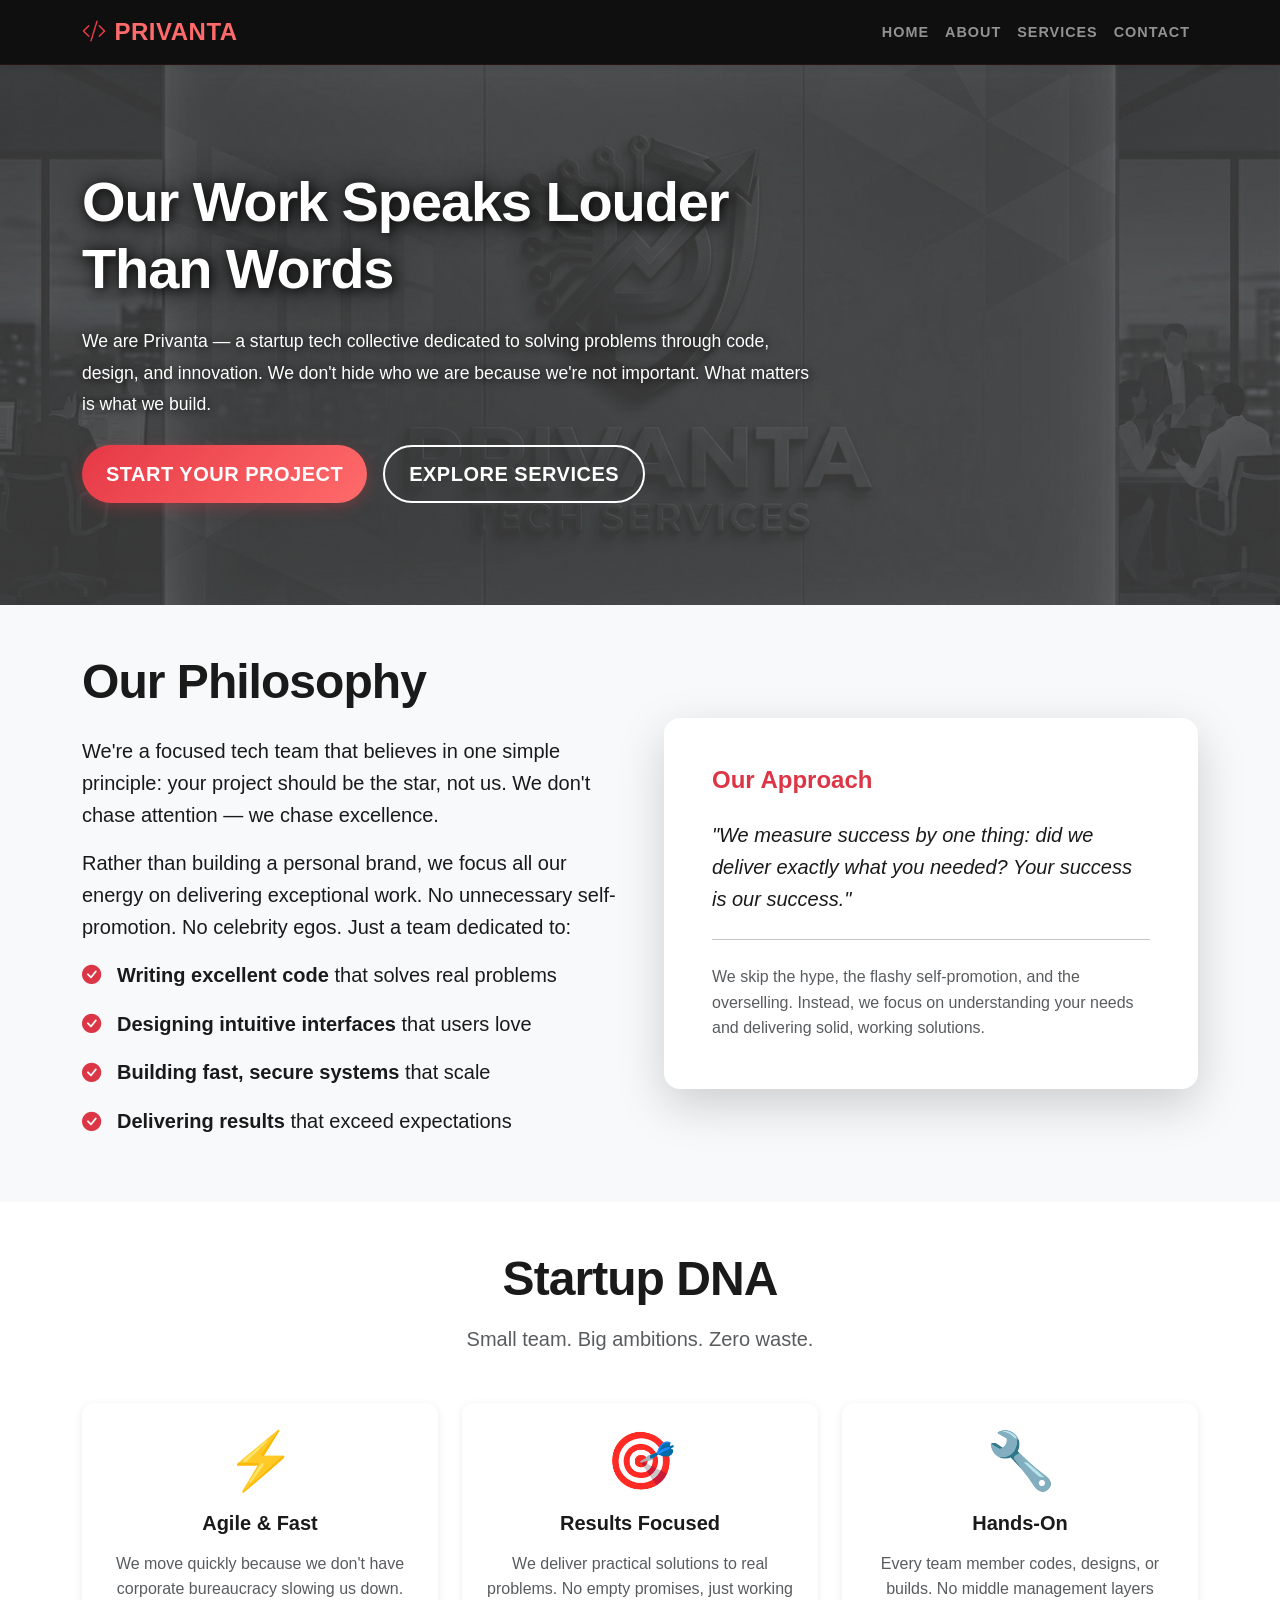
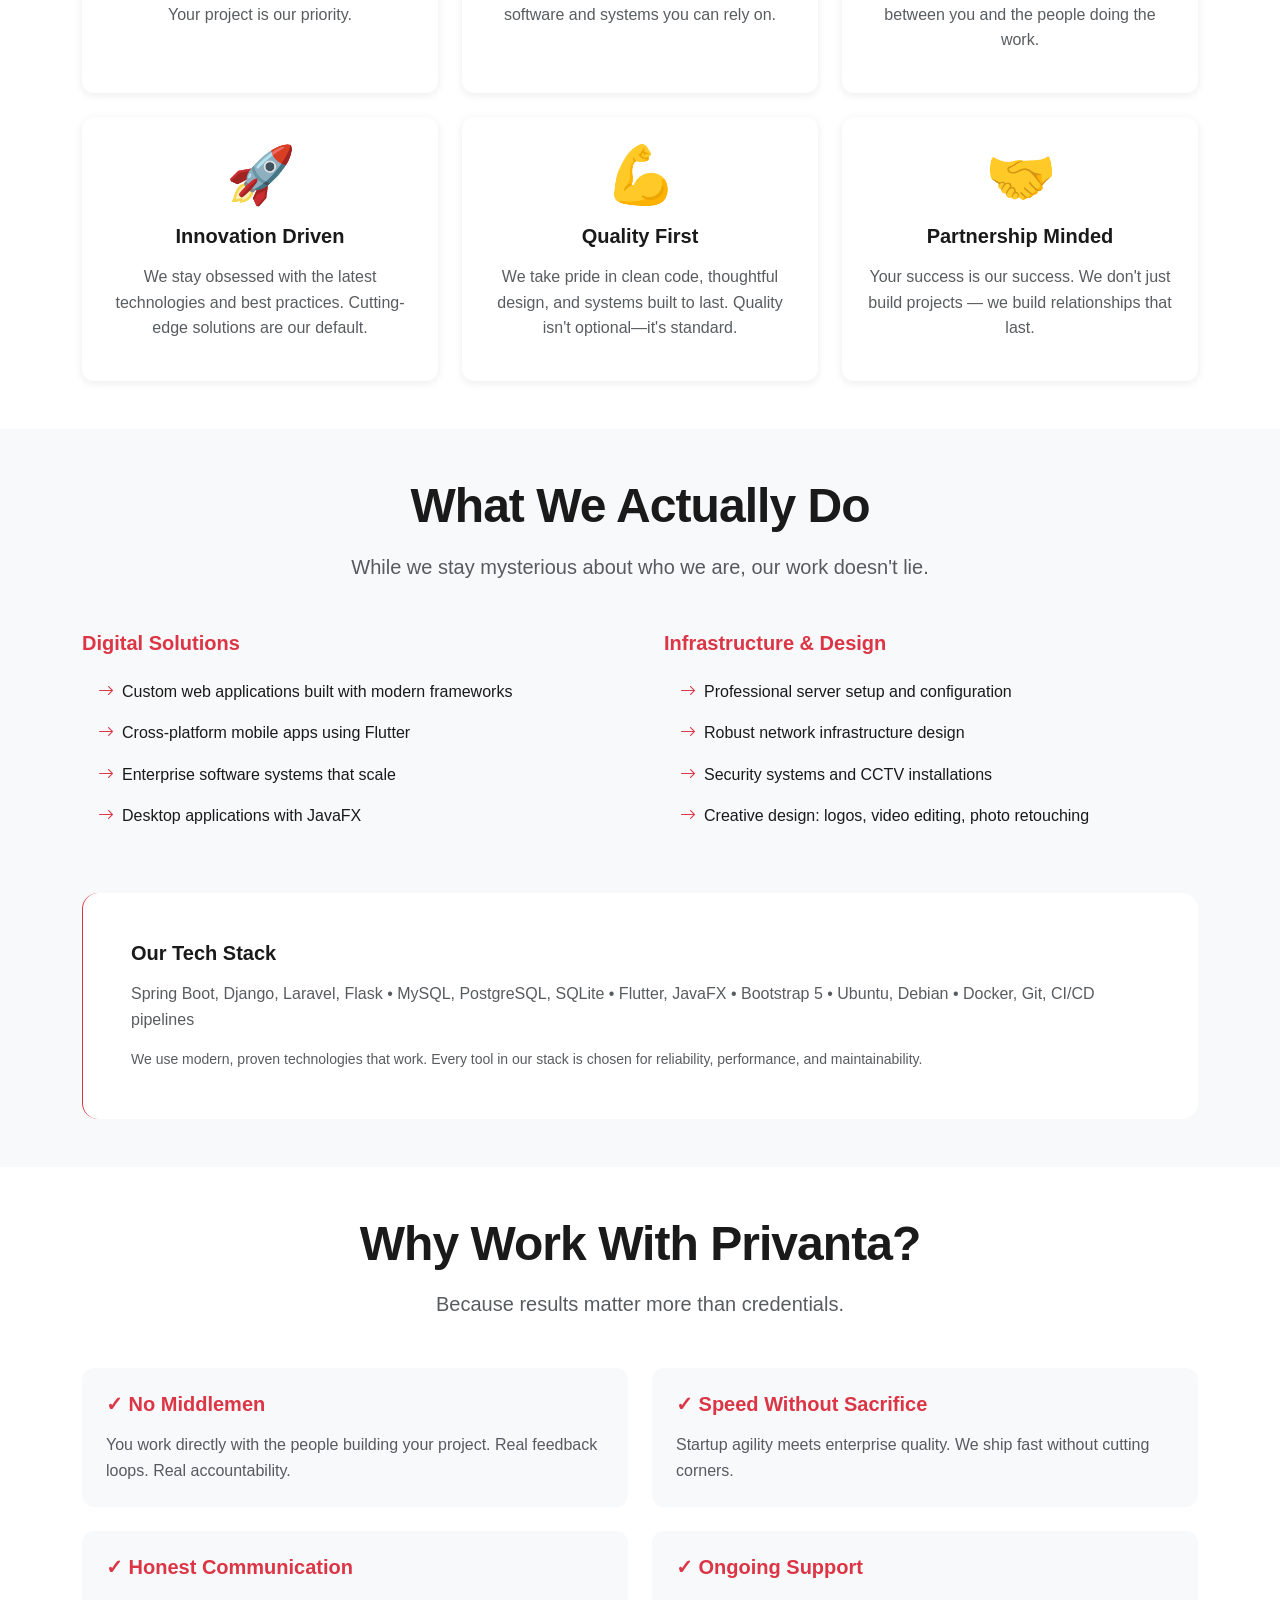
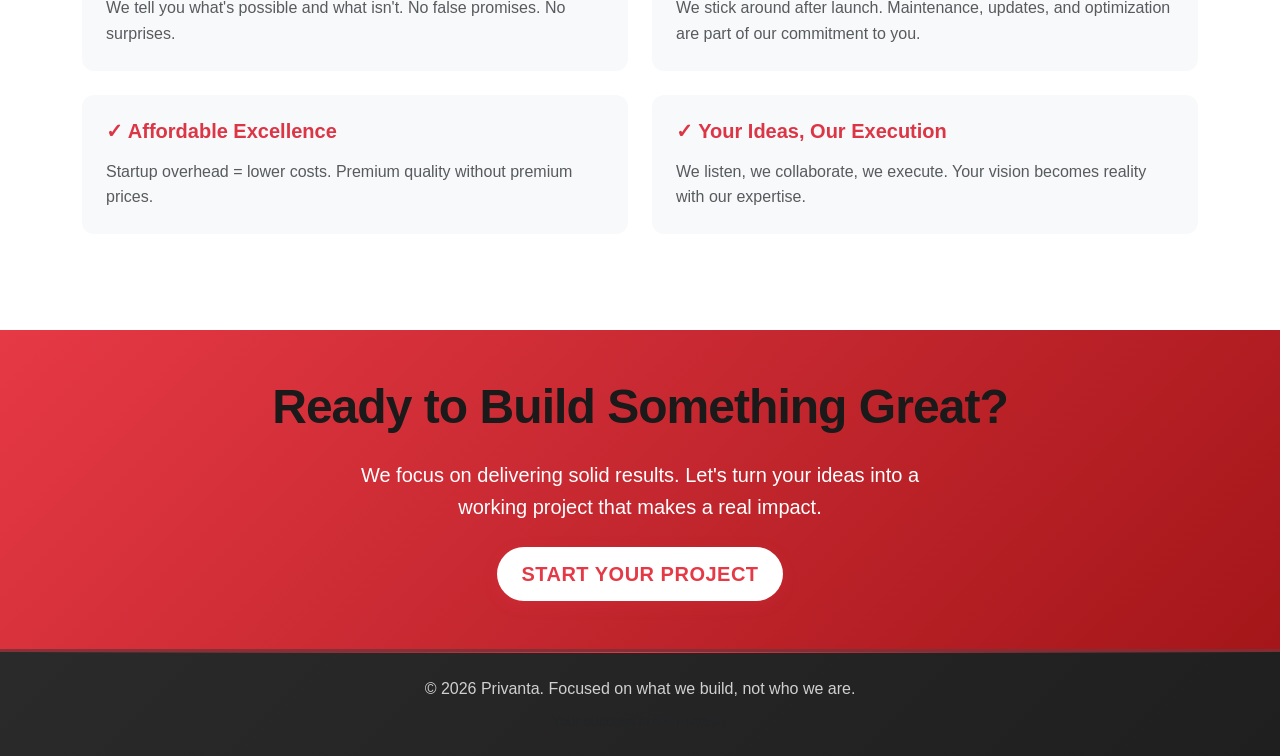
==== about.html @ a0b8b3bc "This is an initial commit" ====
<!DOCTYPE html>
<html lang="en">
<head>
    <meta charset="UTF-8">
    <meta name="viewport" content="width=device-width, initial-scale=1.0">
    <title>About Us - Privanta</title>
    
    <!-- Bootstrap 5 CSS -->
    <link href="https://cdn.jsdelivr.net/npm/bootstrap@5.3.0/dist/css/bootstrap.min.css" rel="stylesheet">
    
    <!-- Bootstrap Icons -->
    <link href="https://cdn.jsdelivr.net/npm/bootstrap-icons@1.11.0/font/bootstrap-icons.css" rel="stylesheet">
    
    <!-- Custom CSS -->
    <link rel="stylesheet" href="css/style.css">
</head>
<body>
    <!-- Navigation -->
    <nav class="navbar navbar-expand-lg navbar-dark bg-dark sticky-top shadow-sm">
        <div class="container">
            <a class="navbar-brand fw-bold" href="index.html">
                <i class="bi bi-code-slash"></i> Privanta
            </a>
            <button class="navbar-toggler" type="button" data-bs-toggle="collapse" data-bs-target="#navbarNav">
                <span class="navbar-toggler-icon"></span>
            </button>
            <div class="collapse navbar-collapse" id="navbarNav">
                <ul class="navbar-nav ms-auto">
                    <li class="nav-item"><a class="nav-link" href="index.html">Home</a></li>
                    <li class="nav-item"><a class="nav-link active" href="about">About</a></li>
                    <li class="nav-item"><a class="nav-link" href="index.html#services">Services</a></li>
                    <li class="nav-item"><a class="nav-link" href="#" onclick="event.preventDefault(); new bootstrap.Modal(document.getElementById('contactModal')).show();">Contact</a></li>
                </ul>
            </div>
        </div>
    </nav>

    <!-- About Hero Section -->
    <section class="about-hero py-5 text-white hero-section bg-gradient" style="min-height: 60vh;">
        <div class="container py-5">
            <div class="row align-items-center">
                <div class="col-lg-8">
                    <h1 class="display-4 fw-bold mb-4 hero-title">Our Work Speaks Louder Than Words</h1>
                    <p class="lead mb-4 hero-subtitle">We are Privanta — a startup tech collective dedicated to solving problems through code, design, and innovation. We don't hide who we are because we're not important. What matters is what we build.</p>
                    <div class="d-flex gap-3" style="position:relative; z-index:2;">
                        <button class="btn btn-primary btn-lg" data-bs-toggle="modal" data-bs-target="#contactModal">Start Your Project</button>
                        <a href="index.html#services" class="btn btn-outline-light btn-lg">Explore Services</a>
                    </div>
                </div>
            </div>
        </div>
    </section>

    <!-- Philosophy Section -->
    <section class="py-5 bg-light">
        <div class="container">
            <div class="row align-items-center g-5">
                <div class="col-lg-6">
                    <h2 class="display-5 fw-bold mb-4">Our Philosophy</h2>
                    <p class="fs-5 mb-3">We're a focused tech team that believes in one simple principle: your project should be the star, not us. We don't chase attention — we chase excellence.</p>
                    <p class="fs-5 mb-3">Rather than building a personal brand, we focus all our energy on delivering exceptional work. No unnecessary self-promotion. No celebrity egos. Just a team dedicated to:</p>
                    <ul class="fs-5 list-unstyled">
                        <li class="mb-3"><i class="bi bi-check-circle-fill text-danger me-3" style="font-size: 1.2rem;"></i><strong>Writing excellent code</strong> that solves real problems</li>
                        <li class="mb-3"><i class="bi bi-check-circle-fill text-danger me-3" style="font-size: 1.2rem;"></i><strong>Designing intuitive interfaces</strong> that users love</li>
                        <li class="mb-3"><i class="bi bi-check-circle-fill text-danger me-3" style="font-size: 1.2rem;"></i><strong>Building fast, secure systems</strong> that scale</li>
                        <li class="mb-3"><i class="bi bi-check-circle-fill text-danger me-3" style="font-size: 1.2rem;"></i><strong>Delivering results</strong> that exceed expectations</li>
                    </ul>
                </div>
                <div class="col-lg-6">
                    <div class="bg-white p-5 rounded-4 shadow-lg">
                        <h4 class="fw-bold mb-4 text-danger">Our Approach</h4>
                        <blockquote class="blockquote">
                            <p class="mb-0 fs-5"><em>"We measure success by one thing: did we deliver exactly what you needed? Your success is our success."</em></p>
                        </blockquote>
                        <hr class="my-4">
                        <p class="text-muted mb-0">We skip the hype, the flashy self-promotion, and the overselling. Instead, we focus on understanding your needs and delivering solid, working solutions.</p>
                    </div>
                </div>
            </div>
        </div>
    </section>

    <!-- Startup Mentality -->
    <section class="py-5">
        <div class="container">
            <div class="text-center mb-5">
                <h2 class="display-5 fw-bold mb-3">Startup DNA</h2>
                <p class="lead text-muted">Small team. Big ambitions. Zero waste.</p>
            </div>

            <div class="row g-4">
                <div class="col-md-6 col-lg-4">
                    <div class="card h-100 border-0 shadow-sm rounded-3 hover-glow" style="cursor: pointer; transition: all 0.3s ease;">
                        <div class="card-body text-center p-4">
                            <div class="display-4 text-danger mb-3">⚡</div>
                            <h5 class="fw-bold mb-3">Agile & Fast</h5>
                            <p class="text-muted">We move quickly because we don't have corporate bureaucracy slowing us down. Your project is our priority.</p>
                        </div>
                    </div>
                </div>

                <div class="col-md-6 col-lg-4">
                    <div class="card h-100 border-0 shadow-sm rounded-3 hover-glow" style="cursor: pointer; transition: all 0.3s ease;">
                        <div class="card-body text-center p-4">
                            <div class="display-4 text-danger mb-3">🎯</div>
                            <h5 class="fw-bold mb-3">Results Focused</h5>
                            <p class="text-muted">We deliver practical solutions to real problems. No empty promises, just working software and systems you can rely on.</p>
                        </div>
                    </div>
                </div>

                <div class="col-md-6 col-lg-4">
                    <div class="card h-100 border-0 shadow-sm rounded-3 hover-glow" style="cursor: pointer; transition: all 0.3s ease;">
                        <div class="card-body text-center p-4">
                            <div class="display-4 text-danger mb-3">🔧</div>
                            <h5 class="fw-bold mb-3">Hands-On</h5>
                            <p class="text-muted">Every team member codes, designs, or builds. No middle management layers between you and the people doing the work.</p>
                        </div>
                    </div>
                </div>

                <div class="col-md-6 col-lg-4">
                    <div class="card h-100 border-0 shadow-sm rounded-3 hover-glow" style="cursor: pointer; transition: all 0.3s ease;">
                        <div class="card-body text-center p-4">
                            <div class="display-4 text-danger mb-3">🚀</div>
                            <h5 class="fw-bold mb-3">Innovation Driven</h5>
                            <p class="text-muted">We stay obsessed with the latest technologies and best practices. Cutting-edge solutions are our default.</p>
                        </div>
                    </div>
                </div>

                <div class="col-md-6 col-lg-4">
                    <div class="card h-100 border-0 shadow-sm rounded-3 hover-glow" style="cursor: pointer; transition: all 0.3s ease;">
                        <div class="card-body text-center p-4">
                            <div class="display-4 text-danger mb-3">💪</div>
                            <h5 class="fw-bold mb-3">Quality First</h5>
                            <p class="text-muted">We take pride in clean code, thoughtful design, and systems built to last. Quality isn't optional—it's standard.</p>
                        </div>
                    </div>
                </div>

                <div class="col-md-6 col-lg-4">
                    <div class="card h-100 border-0 shadow-sm rounded-3 hover-glow" style="cursor: pointer; transition: all 0.3s ease;">
                        <div class="card-body text-center p-4">
                            <div class="display-4 text-danger mb-3">🤝</div>
                            <h5 class="fw-bold mb-3">Partnership Minded</h5>
                            <p class="text-muted">Your success is our success. We don't just build projects — we build relationships that last.</p>
                        </div>
                    </div>
                </div>
            </div>
        </div>
    </section>

    <!-- What We Do Section -->
    <section class="py-5 bg-light">
        <div class="container">
            <div class="text-center mb-5">
                <h2 class="display-5 fw-bold mb-3">What We Actually Do</h2>
                <p class="lead text-muted">While we stay mysterious about who we are, our work doesn't lie.</p>
            </div>

            <div class="row g-5">
                <div class="col-lg-6">
                    <h5 class="fw-bold mb-4 text-danger">Digital Solutions</h5>
                    <ul class="list-unstyled">
                        <li class="mb-3 ps-3"><i class="bi bi-arrow-right text-danger me-2"></i>Custom web applications built with modern frameworks</li>
                        <li class="mb-3 ps-3"><i class="bi bi-arrow-right text-danger me-2"></i>Cross-platform mobile apps using Flutter</li>
                        <li class="mb-3 ps-3"><i class="bi bi-arrow-right text-danger me-2"></i>Enterprise software systems that scale</li>
                        <li class="mb-3 ps-3"><i class="bi bi-arrow-right text-danger me-2"></i>Desktop applications with JavaFX</li>
                    </ul>
                </div>
                <div class="col-lg-6">
                    <h5 class="fw-bold mb-4 text-danger">Infrastructure & Design</h5>
                    <ul class="list-unstyled">
                        <li class="mb-3 ps-3"><i class="bi bi-arrow-right text-danger me-2"></i>Professional server setup and configuration</li>
                        <li class="mb-3 ps-3"><i class="bi bi-arrow-right text-danger me-2"></i>Robust network infrastructure design</li>
                        <li class="mb-3 ps-3"><i class="bi bi-arrow-right text-danger me-2"></i>Security systems and CCTV installations</li>
                        <li class="mb-3 ps-3"><i class="bi bi-arrow-right text-danger me-2"></i>Creative design: logos, video editing, photo retouching</li>
                    </ul>
                </div>
            </div>

            <div class="mt-5 p-5 bg-white rounded-4 border-start border-danger" style="border-width: 5px;">
                <h5 class="fw-bold mb-3">Our Tech Stack</h5>
                <p class="text-muted mb-3">Spring Boot, Django, Laravel, Flask • MySQL, PostgreSQL, SQLite • Flutter, JavaFX • Bootstrap 5 • Ubuntu, Debian • Docker, Git, CI/CD pipelines</p>
                <p class="text-muted small mb-0">We use modern, proven technologies that work. Every tool in our stack is chosen for reliability, performance, and maintainability.</p>
            </div>
        </div>
    </section>

    <!-- Why Choose Us -->
    <section class="py-5">
        <div class="container">
            <div class="text-center mb-5">
                <h2 class="display-5 fw-bold mb-3">Why Work With Privanta?</h2>
                <p class="lead text-muted">Because results matter more than credentials.</p>
            </div>

            <div class="row g-4 mb-5">
                <div class="col-md-6">
                    <div class="p-4 bg-light rounded-3">
                        <h5 class="fw-bold mb-3 text-danger">✓ No Middlemen</h5>
                        <p class="text-muted mb-0">You work directly with the people building your project. Real feedback loops. Real accountability.</p>
                    </div>
                </div>
                <div class="col-md-6">
                    <div class="p-4 bg-light rounded-3">
                        <h5 class="fw-bold mb-3 text-danger">✓ Speed Without Sacrifice</h5>
                        <p class="text-muted mb-0">Startup agility meets enterprise quality. We ship fast without cutting corners.</p>
                    </div>
                </div>
                <div class="col-md-6">
                    <div class="p-4 bg-light rounded-3">
                        <h5 class="fw-bold mb-3 text-danger">✓ Honest Communication</h5>
                        <p class="text-muted mb-0">We tell you what's possible and what isn't. No false promises. No surprises.</p>
                    </div>
                </div>
                <div class="col-md-6">
                    <div class="p-4 bg-light rounded-3">
                        <h5 class="fw-bold mb-3 text-danger">✓ Ongoing Support</h5>
                        <p class="text-muted mb-0">We stick around after launch. Maintenance, updates, and optimization are part of our commitment to you.</p>
                    </div>
                </div>
                <div class="col-md-6">
                    <div class="p-4 bg-light rounded-3">
                        <h5 class="fw-bold mb-3 text-danger">✓ Affordable Excellence</h5>
                        <p class="text-muted mb-0">Startup overhead = lower costs. Premium quality without premium prices.</p>
                    </div>
                </div>
                <div class="col-md-6">
                    <div class="p-4 bg-light rounded-3">
                        <h5 class="fw-bold mb-3 text-danger">✓ Your Ideas, Our Execution</h5>
                        <p class="text-muted mb-0">We listen, we collaborate, we execute. Your vision becomes reality with our expertise.</p>
                    </div>
                </div>
            </div>
        </div>
    </section>

    <!-- CTA Section -->
    <section class="py-5 text-white" style="background: linear-gradient(135deg, #e63946, #a41619);">
        <div class="container text-center">
            <h2 class="display-5 fw-bold mb-4">Ready to Build Something Great?</h2>
            <p class="lead mb-4 mx-auto" style="max-width: 600px;">We focus on delivering solid results. Let's turn your ideas into a working project that makes a real impact.</p>
            <button class="btn btn-light btn-lg fw-bold" data-bs-toggle="modal" data-bs-target="#contactModal">Start Your Project</button>
        </div>
    </section>

    <!-- Footer -->
    <footer class="bg-dark text-white py-4 text-center">
        <div class="container">
            <p class="mb-2">© 2026 Privanta. Focused on what we build, not who we are.</p>
            <p class="text-muted small mb-0">Your success is our mission.</p>
        </div>
    </footer>

    <!-- Tech Details Modal -->
    <div class="modal fade" id="techModal" tabindex="-1">
        <div class="modal-dialog modal-dialog-centered modal-lg">
            <div class="modal-content">
                <div class="modal-header bg-primary text-white">
                    <h5 class="modal-title" id="techModalTitle">Technology Details</h5>
                    <button type="button" class="btn-close btn-close-white" data-bs-dismiss="modal"></button>
                </div>
                <div class="modal-body">
                    <div id="techDescription"></div>
                </div>
            </div>
        </div>
    </div>

    <!-- Service Details Modal -->
    <div class="modal fade" id="serviceModal" tabindex="-1">
        <div class="modal-dialog modal-dialog-centered modal-lg">
            <div class="modal-content">
                <div class="modal-header bg-primary text-white">
                    <h5 class="modal-title" id="serviceModalTitle">Service Details</h5>
                    <button type="button" class="btn-close btn-close-white" data-bs-dismiss="modal"></button>
                </div>
                <div class="modal-body">
                    <div id="serviceDescription"></div>
                </div>
            </div>
        </div>
    </div>

    <!-- Contact Modal -->
    <div class="modal fade" id="contactModal" tabindex="-1">
        <div class="modal-dialog modal-dialog-centered">
            <div class="modal-content">
                <div class="modal-header bg-primary text-white">
                    <h5 class="modal-title">Get In Touch</h5>
                    <button type="button" class="btn-close btn-close-white" data-bs-dismiss="modal"></button>
                </div>
                <div class="modal-body p-4">
                    <form id="contactForm">
                        <div class="mb-3">
                            <label for="name" class="form-label">Full Name</label>
                            <input type="text" class="form-control" id="name" required>
                        </div>
                        <div class="mb-3">
                            <label for="email" class="form-label">Email Address</label>
                            <input type="email" class="form-control" id="email" required>
                        </div>
                        <div class="mb-3">
                            <label for="service" class="form-label">Service Interest</label>
                            <select class="form-select" id="service" required>
                                <option selected disabled>Select a service</option>
                                <option>Software Services</option>
                                <option>Video Editing</option>
                                <option>Photo Editing</option>
                                <option>Logo Design</option>
                                <option>Tarp and Banners Custom Design</option>
                                <option>CCTV Installations</option>
                                <option>Server Setup</option>
                            </select>
                        </div>
                        <div class="mb-3">
                            <label for="message" class="form-label">Message</label>
                            <textarea class="form-control" id="message" rows="4" required></textarea>
                        </div>
                        <button type="submit" class="btn btn-primary w-100">Send Message</button>
                    </form>
                </div>
            </div>
        </div>
    </div>

    <!-- Bootstrap 5 JS -->
    <script src="https://cdn.jsdelivr.net/npm/bootstrap@5.3.0/dist/js/bootstrap.bundle.min.js"></script>
    
    <!-- Custom JS -->
    <script src="js/script.js"></script>
</body>
</html>
---- css/style.css ----
/* ============================================
   CUSTOM STYLES FOR PRIVANTA
   ============================================ */

:root {
    --primary-color: #e63946;
    --secondary-color: #ff6b6b;
    --accent-color: #a4161a;
    --dark-bg: #0f0f0f;
    --light-bg: #f8f9fa;
    --text-dark: #1a1a1a;
    --text-muted: #6c757d;
    --border-color: #e9ecef;
    --gradient-light: #ff8c8c;
    --red-glow: rgba(230, 57, 70, 0.3);
}

/* ============================================
   GENERAL STYLES
   ============================================ */

* {
    margin: 0;
    padding: 0;
    box-sizing: border-box;
}

body {
    font-family: 'Segoe UI', Tahoma, Geneva, Verdana, sans-serif;
    color: var(--text-dark);
    line-height: 1.6;
    overflow-x: hidden;
}

html {
    scroll-behavior: smooth;
}

/* ============================================
   TYPOGRAPHY
   ============================================ */

h1, h2, h3, h4, h5, h6 {
    font-weight: 600;
    color: var(--text-dark);
}

.display-4, .display-5 {
    letter-spacing: -0.02em;
}

/* ============================================
   GRADIENT BACKGROUND
   ============================================ */

.bg-gradient {
    background: linear-gradient(135deg, #e63946 0%, #ff6b6b 50%, #a4161a 100%);
    position: relative;
    overflow: hidden;
}



@keyframes moveBackground {
    0% {
        transform: translate(0, 0);
    }
    100% {
        transform: translate(50px, 50px);
    }
}

/* ============================================
   NAVIGATION
   ============================================ */

.navbar {
    background-color: var(--dark-bg) !important;
    box-shadow: 0 4px 20px rgba(230, 57, 70, 0.2);
    backdrop-filter: blur(10px);
    border-bottom: 1px solid rgba(230, 57, 70, 0.1);
}

.navbar-brand {
    font-size: 1.5rem;
    letter-spacing: 0.5px;
    color: var(--secondary-color) !important;
    font-weight: 800;
    text-transform: uppercase;
    animation: brandPulse 2s ease-in-out infinite;
    display: flex;
    align-items: center;
}

.navbar-logo {
    height: 50px;
    width: auto;
    filter: drop-shadow(0 0 8px rgba(230, 57, 70, 0.6));
    animation: logoPulse 2s ease-in-out infinite;
    transition: all 0.3s ease;
}

.navbar-brand:hover .navbar-logo {
    filter: drop-shadow(0 0 15px rgba(255, 107, 107, 0.8)) brightness(1.1);
}

@keyframes logoPulse {
    0%, 100% {
        filter: drop-shadow(0 0 8px rgba(230, 57, 70, 0.6));
    }
    50% {
        filter: drop-shadow(0 0 15px rgba(255, 107, 107, 0.8));
    }
}

@keyframes brandPulse {
    0%, 100% {
        text-shadow: 0 0 10px rgba(230, 57, 70, 0.5);
    }
    50% {
        text-shadow: 0 0 20px rgba(255, 107, 107, 0.8);
    }
}

.navbar-brand i {
    margin-right: 0.5rem;
    color: var(--primary-color);
    animation: spin 3s linear infinite;
}

@keyframes spin {
    0% {
        transform: rotate(0deg);
    }
    100% {
        transform: rotate(360deg);
    }
}

.nav-link {
    transition: all 0.3s ease;
    position: relative;
    font-weight: 600;
    text-transform: uppercase;
    font-size: 0.9rem;
    letter-spacing: 1px;
}

.nav-link:hover {
    color: var(--secondary-color) !important;
    text-shadow: 0 0 10px rgba(255, 107, 107, 0.6);
}

.nav-link::after {
    content: '';
    position: absolute;
    bottom: 0;
    left: 0;
    width: 0;
    height: 3px;
    background: linear-gradient(90deg, var(--primary-color), var(--secondary-color));
    transition: width 0.4s cubic-bezier(0.34, 1.56, 0.64, 1);
    box-shadow: 0 0 8px var(--primary-color);
}

.nav-link:hover::after {
    width: 100%;
}

/* ============================================
   HERO SECTION
   ============================================ */

.hero-section {
    background: linear-gradient(135deg, rgba(230, 57, 70, 0.6) 0%, rgba(255, 107, 107, 0.6) 50%, rgba(164, 22, 26, 0.7) 100%);
    background-size: cover;
    background-position: center;
    color: white;
    position: relative;
    overflow: hidden;
    min-height: 700px;
    display: flex;
    align-items: center;
}

/* Text color variations for different carousel images */
.hero-section {
    color: #ffffff;
}

.hero-section::before {
    content: '';
    position: absolute;
    top: 0;
    left: 0;
    right: 0;
    bottom: 0;
    background-size: contain;
    background-position: center;
    background-repeat: no-repeat;
    background-attachment: fixed;
    opacity: 0.5;
    z-index: 0;
    transition: background-image 0.8s ease-in-out;
    pointer-events: none;
}

.hero-section::after {
    content: '';
    position: absolute;
    top: 0;
    left: 0;
    right: 0;
    bottom: 0;
    background: rgba(0, 0, 0, 0.45);
    z-index: 0;
    pointer-events: none;
}

/* Mobile Responsive Styles */
@media (max-width: 992px) {
    .hero-icons-container {
        height: 300px;
    }

    .hero-icon-circle {
        width: 100px;
        height: 100px;
        font-size: 2.5rem;
    }

    .hero-center-icon {
        width: 85px;
        height: 85px;
        font-size: 2.2rem;
    }
}

@media (max-width: 768px) {
    .hero-section {
        min-height: 560px;
    }

    .hero-section::before {
        background-attachment: scroll;
        background-size: contain;
        background-position: center;
        opacity: 0.4;
    }

    .hero-title {
        font-size: 2rem;
    }

    .hero-subtitle {
        font-size: 0.95rem;
    }

    /* Hide animations on tablet */
    .hero-icons-container {
        height: 280px;
        opacity: 0.7;
    }

    .hero-icon-circle {
        width: 80px;
        height: 80px;
        font-size: 2rem;
        animation: none !important;
    }

    .hero-icon-circle:hover {
        transform: scale(1) !important;
    }

    .hero-center-icon {
        width: 65px;
        height: 65px;
        font-size: 1.6rem;
        animation: pulse-center-mobile 2s ease-in-out infinite !important;
    }

    @keyframes pulse-center-mobile {
        0%, 100% {
            box-shadow: 0 0 20px rgba(230, 57, 70, 0.4);
        }
        50% {
            box-shadow: 0 0 30px rgba(230, 57, 70, 0.6);
        }
    }
}

@media (max-width: 576px) {
    .hero-section {
        min-height: 480px;
        padding: 1.5rem 0;
    }

    .hero-section::before {
        background-size: contain;
        background-position: center;
        opacity: 0.3;
    }

    .hero-title {
        font-size: 1.4rem;
        margin-bottom: 1.5rem;
    }

    .hero-subtitle {
        font-size: 0.8rem;
        margin-bottom: 1rem;
        line-height: 1.5;
    }

    .hero-features {
        margin-bottom: 1.5rem;
    }

    .hero-features .d-flex {
        margin-bottom: 0.8rem;
    }

    .hero-features .bi-check-circle-fill {
        font-size: 1.2rem;
        margin-right: 0.8rem;
    }

    .hero-features span {
        font-size: 0.85rem;
    }

    /* Minimize/Hide icons on mobile */
    .hero-icons-container {
        height: 150px;
        opacity: 0.4;
        margin-top: 2rem;
    }

    .hero-icon-circle {
        width: 50px;
        height: 50px;
        font-size: 1.2rem;
        animation: none !important;
        border-width: 1px;
    }

    .hero-icon-circle:hover {
        transform: none !important;
        background: rgba(255, 255, 255, 0.1);
    }

    .hero-center-icon {
        width: 45px;
        height: 45px;
        font-size: 1rem;
        animation: pulse-center-mobile 2s ease-in-out infinite !important;
        box-shadow: 0 0 15px rgba(230, 57, 70, 0.3);
    }

    .btn {
        font-size: 0.85rem;
        padding: 0.5rem 1rem;
    }

    .btn-lg {
        padding: 0.6rem 1.2rem;
    }
}

.carousel-indicators {
    position: relative;
    margin-top: 1rem;
    margin-bottom: 0;
}

.carousel-indicators [data-bs-target] {
    background-color: rgba(230, 57, 70, 0.5);
    border-radius: 50%;
    width: 10px;
    height: 10px;
}

.carousel-indicators [data-bs-target].active {
    background-color: var(--primary-color);
}

.carousel-container {
    width: 100%;
    margin: 0 auto;
    display: block;
}

#heroCarousel {
    display: flex;
    justify-content: center;
}

#heroCarousel .carousel-inner {
    border-radius: 1rem;
    box-shadow: 0 8px 32px rgba(230, 57, 70, 0.3);
    background: rgba(0, 0, 0, 0.15);
    padding: 0.5rem;
    width: fit-content;
    margin: 0 auto;
}

#heroCarousel .carousel-item {
    display: flex;
    align-items: center;
    justify-content: center;
}

.carousel-img {
    width: 400px;
    height: 218px;
    object-fit: contain;
    border-radius: 0.75rem;
    filter: drop-shadow(0 0 20px rgba(230, 57, 70, 0.3));
    transition: filter 0.3s ease, transform 0.5s ease;
}

@media (max-width: 992px) {
    .carousel-img {
        width: 320px;
        height: 174px;
    }
}

@media (max-width: 576px) {
    .carousel-img {
        width: 260px;
        height: 142px;
    }
}

.carousel-img:hover {
    filter: drop-shadow(0 0 40px rgba(255, 107, 107, 0.8)) brightness(1.1);
    transform: scale(1.02);
}

.carousel-item.active .carousel-img {
    animation: fadeInScale 0.5s ease-in-out;
}

@keyframes fadeInScale {
    0% {
        opacity: 0;
        transform: scale(0.95);
    }
    100% {
        opacity: 1;
        transform: scale(1);
    }
}

.carousel-img:hover {
    filter: drop-shadow(0 0 40px rgba(255, 107, 107, 0.8)) brightness(1.1);
    transform: scale(1.05);
}

.carousel-inner-custom {
    background: rgba(0, 0, 0, 0.1);
    border-radius: 1rem;
    padding: 1.5rem;
    box-shadow: 0 8px 32px rgba(230, 57, 70, 0.2);
}

.hero-section > .container {
    position: relative;
    z-index: 1;
}

@keyframes floatBg {
    0%, 100% {
        transform: translateY(0) scale(1);
    }
    50% {
        transform: translateY(-30px) scale(1.1);
    }
}

@keyframes carouselFade {
    0% {
        opacity: 1;
    }
    to {
        opacity: 0.8;
    }
}

.hero-image {
    animation: float 3s ease-in-out infinite, glow 2s ease-in-out infinite;
    position: relative;
    z-index: 2;
    height: 100%;
}

.hero-logo-image {
    max-width: 100%;
    height: auto;
    max-height: 500px;
    animation: float 3s ease-in-out infinite, glow 2s ease-in-out infinite;
    filter: drop-shadow(0 0 20px rgba(230, 57, 70, 0.4));
    transition: all 0.3s ease;
}

.hero-logo-image:hover {
    filter: drop-shadow(0 0 40px rgba(255, 107, 107, 0.8)) brightness(1.1);
}

@keyframes float {
    0%, 100% {
        transform: translateY(0px);
    }
    50% {
        transform: translateY(-30px);
    }
}

@keyframes glow {
    0%, 100% {
        filter: drop-shadow(0 0 10px rgba(230, 57, 70, 0.5));
    }
    50% {
        filter: drop-shadow(0 0 30px rgba(255, 107, 107, 0.8));
    }
}

.hero-section h1 {
    animation: slideInLeft 0.8s ease-out;
    position: relative;
    z-index: 2;
}

@keyframes slideInLeft {
    from {
        opacity: 0;
        transform: translateX(-50px);
    }
    to {
        opacity: 1;
        transform: translateX(0);
    }
}

.hero-section .lead {
    font-size: 1.1rem;
    margin-bottom: 2rem;
    animation: slideInLeft 0.8s ease-out 0.2s both;
    position: relative;
    z-index: 2;
}

.hero-section .d-flex {
    animation: slideInLeft 0.8s ease-out 0.4s both;
    position: relative;
    z-index: 2;
}

/* ============================================
   HERO SECTION - ENHANCED ELEMENTS
   ============================================ */

.hero-badge {
    animation: slideInLeft 0.8s ease-out;
    position: relative;
    z-index: 2;
}

.hero-badge .badge {
    font-size: 1rem;
    box-shadow: 0 4px 15px rgba(230, 57, 70, 0.3);
    background: linear-gradient(135deg, #ffffff 0%, #f0f0f0 100%) !important;
    color: #e63946 !important;
    font-weight: 700 !important;
}

.hero-title {
    color: #ffffff;
    animation: slideInLeft 0.8s ease-out 0.1s both;
    font-size: 3.5rem;
    letter-spacing: -0.02em;
    text-shadow: 2px 2px 12px rgba(0, 0, 0, 0.9), 0 0 30px rgba(0, 0, 0, 0.7);
    position: relative;
    z-index: 2;
}

.hero-subtitle {
    animation: slideInLeft 0.8s ease-out 0.2s both;
    font-size: 1.15rem;
    line-height: 1.8;
    color: #ffffff;
    text-shadow: 1px 1px 8px rgba(0, 0, 0, 0.9);
    position: relative;
    z-index: 2;
}

.hero-features {
    animation: slideInLeft 0.8s ease-out 0.3s both;
    position: relative;
    z-index: 2;
}

.hero-features .bi-check-circle-fill {
    animation: pulse 2s ease-in-out infinite;
    color: #4caf50 !important;
    filter: drop-shadow(0 0 8px rgba(76, 175, 80, 0.5));
}

@keyframes pulseCheck {
    0%, 100% {
        filter: drop-shadow(0 0 5px rgba(76, 175, 80, 0.4));
    }
    50% {
        filter: drop-shadow(0 0 15px rgba(76, 175, 80, 0.8));
    }
}

.hero-features span {
    font-weight: 500;
    letter-spacing: 0.3px;
    color: #ffffff;
    text-shadow: 1px 1px 6px rgba(0, 0, 0, 0.9);
}

/* Hero Icons Container */
.hero-icons-container {
    position: relative;
    width: 100%;
    height: 400px;
    display: flex;
    align-items: center;
    justify-content: center;
    z-index: 2;
}

.hero-icon-circle {
    position: absolute;
    width: 120px;
    height: 120px;
    border-radius: 50%;
    background: rgba(255, 255, 255, 0.1);
    backdrop-filter: blur(10px);
    display: flex;
    align-items: center;
    justify-content: center;
    border: 2px solid rgba(255, 255, 255, 0.2);
    font-size: 3rem;
    color: #ffffff;
    box-shadow: 0 8px 32px rgba(230, 57, 70, 0.2);
    transition: all 0.4s ease;
    z-index: 2;
}

.hero-icon-circle:hover {
    background: rgba(255, 255, 255, 0.2);
    border-color: rgba(255, 255, 255, 0.4);
    transform: scale(1.1);
    box-shadow: 0 12px 40px rgba(230, 57, 70, 0.4);
}

.icon-1 {
    top: 20px;
    left: 50%;
    transform: translateX(-50%);
    animation: float-orbit-1 8s infinite ease-in-out;
}

.icon-2 {
    top: 50%;
    right: 30px;
    transform: translateY(-50%);
    animation: float-orbit-2 8s infinite ease-in-out;
}

.icon-3 {
    bottom: 20px;
    left: 50%;
    transform: translateX(-50%);
    animation: float-orbit-3 8s infinite ease-in-out;
}

.icon-4 {
    top: 50%;
    left: 30px;
    transform: translateY(-50%);
    animation: float-orbit-4 8s infinite ease-in-out;
}

.hero-center-icon {
    position: absolute;
    width: 100px;
    height: 100px;
    border-radius: 50%;
    background: linear-gradient(135deg, #e63946, #ff6b6b);
    display: flex;
    align-items: center;
    justify-content: center;
    font-size: 2.5rem;
    color: #ffffff;
    box-shadow: 0 0 40px rgba(230, 57, 70, 0.6);
    animation: pulse-center 2s ease-in-out infinite;
    z-index: 1;
}

@keyframes float-orbit-1 {
    0%, 100% {
        transform: translateX(-50%) translateY(0px);
    }
    25% {
        transform: translateX(-50%) translateY(-30px);
    }
    50% {
        transform: translateX(-50%) translateY(-50px);
    }
    75% {
        transform: translateX(-50%) translateY(-30px);
    }
}

@keyframes float-orbit-2 {
    0%, 100% {
        transform: translateY(-50%) translateX(0px);
    }
    25% {
        transform: translateY(-50%) translateX(-30px);
    }
    50% {
        transform: translateY(-50%) translateX(-50px);
    }
    75% {
        transform: translateY(-50%) translateX(-30px);
    }
}

@keyframes float-orbit-3 {
    0%, 100% {
        transform: translateX(-50%) translateY(0px);
    }
    25% {
        transform: translateX(-50%) translateY(30px);
    }
    50% {
        transform: translateX(-50%) translateY(50px);
    }
    75% {
        transform: translateX(-50%) translateY(30px);
    }
}

@keyframes float-orbit-4 {
    0%, 100% {
        transform: translateY(-50%) translateX(0px);
    }
    25% {
        transform: translateY(-50%) translateX(30px);
    }
    50% {
        transform: translateY(-50%) translateX(50px);
    }
    75% {
        transform: translateY(-50%) translateX(30px);
    }
}

@keyframes pulse-center {
    0%, 100% {
        box-shadow: 0 0 40px rgba(230, 57, 70, 0.6), 0 0 80px rgba(230, 57, 70, 0.3);
        transform: scale(1);
    }
    50% {
        box-shadow: 0 0 60px rgba(230, 57, 70, 0.8), 0 0 100px rgba(230, 57, 70, 0.5);
        transform: scale(1.05);
    }
}

/* ============================================
   SECTION HEADERS
   ============================================ */

.section-header {
    margin-bottom: 3rem;
}

.section-header h2 {
    position: relative;
    display: inline-block;
    animation: titleSlideIn 0.8s ease-out;
}

@keyframes titleSlideIn {
    from {
        opacity: 0;
        transform: translateY(20px);
    }
    to {
        opacity: 1;
        transform: translateY(0);
    }
}

.section-header h2::after {
    content: '';
    position: absolute;
    bottom: -10px;
    left: 50%;
    transform: translateX(-50%);
    width: 80px;
    height: 4px;
    background: linear-gradient(90deg, var(--primary-color), var(--secondary-color));
    border-radius: 2px;
    box-shadow: 0 0 15px var(--primary-color);
    animation: expandWidth 0.8s ease-out 0.2s both;
}

@keyframes expandWidth {
    from {
        width: 0;
    }
    to {
        width: 80px;
    }
}

.section-header .lead {
    animation: fadeIn 0.8s ease-out 0.3s both;
}

@keyframes fadeIn {
    from {
        opacity: 0;
    }
    to {
        opacity: 1;
    }
}

/* ============================================
   SERVICE CARDS
   ============================================ */

.service-card {
    transition: all 0.4s cubic-bezier(0.34, 1.56, 0.64, 1);
    position: relative;
    overflow: hidden;
    background: white;
    border-radius: 15px;
    cursor: pointer;
}

.service-card::before {
    content: '';
    position: absolute;
    top: 0;
    left: 0;
    right: 0;
    height: 4px;
    background: linear-gradient(90deg, var(--primary-color), var(--secondary-color));
    transform: scaleX(0);
    transform-origin: left;
    transition: transform 0.4s cubic-bezier(0.34, 1.56, 0.64, 1);
    box-shadow: 0 0 15px var(--primary-color);
}

.service-card::after {
    content: '';
    position: absolute;
    inset: 0;
    background: linear-gradient(135deg, rgba(230, 57, 70, 0.1) 0%, transparent 100%);
    opacity: 0;
    transition: opacity 0.4s ease;
}

.service-card:hover {
    transform: translateY(-15px) scale(1.05);
    box-shadow: 0 20px 40px rgba(230, 57, 70, 0.25) !important;
}

.service-card:hover::before {
    transform: scaleX(1);
}

.service-card:hover::after {
    opacity: 1;
}

.service-icon {
    transition: all 0.4s ease;
    position: relative;
    z-index: 2;
}

.service-card:hover .service-icon {
    transform: scale(1.2) rotate(5deg);
    filter: drop-shadow(0 0 15px rgba(230, 57, 70, 0.6));
}

.service-card:hover .service-icon i {
    animation: pulse 0.6s ease;
}

@keyframes pulse {
    0% {
        transform: scale(1);
    }
    50% {
        transform: scale(1.1);
    }
    100% {
        transform: scale(1);
    }
}

/* ============================================
   TECH STACK SECTION
   ============================================ */

.stack-category {
    transition: all 0.4s cubic-bezier(0.34, 1.56, 0.64, 1);
    position: relative;
    border-radius: 15px;
}

.stack-category:hover {
    transform: translateY(-8px);
    box-shadow: 0 15px 35px rgba(230, 57, 70, 0.2) !important;
}

.stack-category h4 {
    position: relative;
    animation: fadeIn 0.8s ease-out;
}

.tech-badge {
    margin-bottom: 0.5rem;
}

.badge {
    padding: 0.6rem 1rem;
    font-size: 0.9rem;
    font-weight: 600;
    border-radius: 20px;
    transition: all 0.3s cubic-bezier(0.34, 1.56, 0.64, 1);
    display: inline-block;
    text-transform: uppercase;
    letter-spacing: 0.5px;
    box-shadow: 0 4px 15px rgba(230, 57, 70, 0.2);
}

.badge:hover {
    transform: scale(1.1) translateY(-3px);
    box-shadow: 0 6px 25px rgba(230, 57, 70, 0.4);
}

.tech-item {
    cursor: pointer !important;
    position: relative;
    user-select: none;
    transition: all 0.3s cubic-bezier(0.34, 1.56, 0.64, 1);
}

.tech-item:hover {
    transform: scale(1.15) translateY(-5px) !important;
    box-shadow: 0 8px 30px rgba(230, 57, 70, 0.6) !important;
    filter: brightness(1.1);
}

.tech-item:active {
    transform: scale(0.95) !important;
}

.bg-primary-light {
    background-color: #ffe7e7 !important;
    color: var(--primary-color) !important;
}

.bg-success-light {
    background-color: #fff0e7 !important;
    color: #d97634 !important;
}

.bg-info-light {
    background-color: #ffe7f1 !important;
    color: #e63946 !important;
}

.bg-warning-light {
    background-color: #fff3e0 !important;
    color: #e63946 !important;
}

/* ============================================
   TOOLS SECTION
   ============================================ */

.tool-card {
    transition: all 0.4s cubic-bezier(0.34, 1.56, 0.64, 1);
    position: relative;
    border-radius: 15px;
    overflow: hidden;
}

.tool-card::before {
    content: '';
    position: absolute;
    inset: 0;
    background: linear-gradient(135deg, rgba(230, 57, 70, 0) 0%, rgba(230, 57, 70, 0.1) 100%);
    pointer-events: none;
}

.tool-card:hover {
    transform: translateY(-12px) scale(1.02);
    box-shadow: 0 20px 40px rgba(230, 57, 70, 0.25) !important;
}

.tool-icon {
    transition: all 0.4s cubic-bezier(0.34, 1.56, 0.64, 1);
    position: relative;
    z-index: 2;
}

.tool-card:hover .tool-icon i {
    animation: bounceRotate 0.6s ease;
    filter: drop-shadow(0 0 15px rgba(230, 57, 70, 0.6));
}

@keyframes bounceRotate {
    0% {
        transform: translateY(0) rotate(0deg);
    }
    25% {
        transform: translateY(-10px) rotate(10deg);
    }
    50% {
        transform: translateY(-20px) rotate(0deg);
    }
    75% {
        transform: translateY(-10px) rotate(-10deg);
    }
    100% {
        transform: translateY(0) rotate(0deg);
    }
}

/* ============================================
   BUTTONS
   ============================================ */

.btn {
    padding: 0.75rem 1.5rem;
    border-radius: 50px;
    font-weight: 700;
    transition: all 0.4s cubic-bezier(0.34, 1.56, 0.64, 1);
    border: none;
    letter-spacing: 0.5px;
    text-transform: uppercase;
    position: relative;
    overflow: hidden;
}

.btn::before {
    content: '';
    position: absolute;
    inset: 0;
    background: radial-gradient(circle at center, rgba(255, 255, 255, 0.3) 0%, transparent 70%);
    opacity: 0;
    transition: opacity 0.4s ease;
}

.btn:hover::before {
    opacity: 1;
    animation: ripple 0.6s ease;
}

@keyframes ripple {
    0% {
        transform: scale(0);
        opacity: 1;
    }
    100% {
        transform: scale(4);
        opacity: 0;
    }
}

.btn-primary {
    background: linear-gradient(135deg, var(--primary-color), var(--secondary-color));
    color: white;
    box-shadow: 0 4px 15px rgba(230, 57, 70, 0.3);
}

.btn-primary:hover {
    transform: translateY(-4px);
    box-shadow: 0 12px 30px rgba(230, 57, 70, 0.5);
    background: linear-gradient(135deg, var(--secondary-color), var(--primary-color));
}

.btn-outline-light {
    border: 2px solid white;
    color: white;
    font-weight: 700;
}

.btn-outline-light:hover {
    background-color: white;
    color: var(--primary-color);
    transform: translateY(-4px);
    box-shadow: 0 12px 30px rgba(255, 255, 255, 0.3);
}

.btn-light {
    background-color: white;
    color: var(--primary-color);
    font-weight: 700;
    box-shadow: 0 4px 15px rgba(230, 57, 70, 0.2);
}

.btn-light:hover {
    transform: translateY(-4px);
    box-shadow: 0 12px 30px rgba(230, 57, 70, 0.3);
}

/* ============================================
   MODAL
   ============================================ */

.modal-header {
    background: linear-gradient(135deg, var(--primary-color), var(--secondary-color)) !important;
    border: none;
    box-shadow: 0 4px 15px rgba(230, 57, 70, 0.2);
}

.modal-title {
    font-weight: 700;
    letter-spacing: 0.5px;
    text-transform: uppercase;
}

.form-control, .form-select {
    border: 2px solid var(--border-color);
    border-radius: 10px;
    padding: 0.75rem 1rem;
    transition: all 0.3s ease;
    font-size: 0.95rem;
}

.form-control:focus, .form-select:focus {
    border-color: var(--primary-color);
    box-shadow: 0 0 0 0.2rem rgba(230, 57, 70, 0.25);
    transform: translateY(-2px);
}

.form-control:focus, .form-select:focus {
    border-color: var(--primary-color);
    box-shadow: 0 0 0 0.3rem rgba(230, 57, 70, 0.15);
}

/* ============================================
   FOOTER
   ============================================ */

footer {
    background: linear-gradient(135deg, #2a2a2a 0%, #1f1f1f 100%) !important;
    border-top: 3px solid rgba(230, 57, 70, 0.5);
    position: relative;
    overflow: hidden;
}

footer::before {
    content: '';
    position: absolute;
    top: 0;
    left: 0;
    right: 0;
    height: 1px;
    background: linear-gradient(90deg, transparent, var(--primary-color), transparent);
}

footer h5 {
    color: #ffffff;
}

footer p {
    color: #d0d0d0;
}

.footer-logo {
    height: 40px;
    width: auto;
    filter: drop-shadow(0 0 8px rgba(230, 57, 70, 0.5));
    transition: all 0.3s ease;
}

.footer-logo:hover {
    filter: drop-shadow(0 0 15px rgba(255, 107, 107, 0.8)) brightness(1.1);
}

footer a {
    transition: all 0.3s cubic-bezier(0.34, 1.56, 0.64, 1);
    position: relative;
    color: #e0e0e0 !important;
}

footer a::before {
    content: '';
    position: absolute;
    bottom: -2px;
    left: 0;
    width: 0;
    height: 2px;
    background: var(--primary-color);
    transition: width 0.3s ease;
}

footer a:hover {
    color: var(--secondary-color) !important;
    text-shadow: 0 0 10px rgba(230, 57, 70, 0.5);
}

footer a:hover::before {
    width: 100%;
}

footer .bi {
    font-size: 1.3rem;
    transition: all 0.4s ease;
    color: #e0e0e0;
}

footer a:hover .bi {
    transform: scale(1.3) rotate(-15deg);
    filter: drop-shadow(0 0 8px var(--primary-color));
}

/* ============================================
   RESPONSIVE DESIGN
   ============================================ */

@media (max-width: 768px) {
    .display-4 {
        font-size: 2.5rem;
    }

    .display-5 {
        font-size: 2rem;
    }

    .hero-section {
        padding: 2rem 0;
    }

    .service-card, .tool-card {
        margin-bottom: 1rem;
    }

    .stack-category {
        margin-bottom: 1.5rem;
    }

    .hero-image {
        margin-bottom: 2rem;
    }
}

@media (max-width: 576px) {
    .navbar-brand {
        font-size: 1.2rem;
    }

    .display-4 {
        font-size: 1.75rem;
    }

    .display-5 {
        font-size: 1.5rem;
    }

    .btn-lg {
        padding: 0.6rem 1.2rem;
        font-size: 0.9rem;
    }
}

/* ============================================
   SCROLLBAR STYLING
   ============================================ */

::-webkit-scrollbar {
    width: 10px;
}

::-webkit-scrollbar-track {
    background: var(--light-bg);
}

::-webkit-scrollbar-thumb {
    background: var(--primary-color);
    border-radius: 5px;
}

::-webkit-scrollbar-thumb:hover {
    background: var(--secondary-color);
}

/* ============================================
   UTILITY CLASSES
   ============================================ */

.text-primary {
    color: var(--primary-color) !important;
}

.text-secondary {
    color: var(--secondary-color) !important;
}

.shadow-sm {
    box-shadow: 0 2px 8px rgba(0, 0, 0, 0.08) !important;
}

.rounded-3 {
    border-radius: 12px !important;
}

/* ============================================
   ANIMATIONS
   ============================================ */

@keyframes fadeInUp {
    from {
        opacity: 0;
        transform: translateY(30px);
    }
    to {
        opacity: 1;
        transform: translateY(0);
    }
}

@keyframes slideInDown {
    from {
        opacity: 0;
        transform: translateY(-30px);
    }
    to {
        opacity: 1;
        transform: translateY(0);
    }
}

@keyframes zoomIn {
    from {
        opacity: 0;
        transform: scale(0.95);
    }
    to {
        opacity: 1;
        transform: scale(1);
    }
}

@keyframes shimmer {
    0% {
        background-position: -1000px 0;
    }
    100% {
        background-position: 1000px 0;
    }
}

@keyframes glow-pulse {
    0%, 100% {
        text-shadow: 0 0 10px rgba(230, 57, 70, 0.5);
    }
    50% {
        text-shadow: 0 0 20px rgba(255, 107, 107, 0.8);
    }
}

@keyframes float-bounce {
    0%, 100% {
        transform: translateY(0px);
    }
    25% {
        transform: translateY(-10px);
    }
    50% {
        transform: translateY(-20px);
    }
    75% {
        transform: translateY(-10px);
    }
}

@keyframes flip-card {
    0% {
        transform: rotateY(0deg);
    }
    100% {
        transform: rotateY(360deg);
    }
}

@keyframes spark {
    0% {
        opacity: 0;
    }
    10% {
        opacity: 1;
    }
    90% {
        opacity: 1;
    }
    100% {
        opacity: 0;
    }
}

.fade-in-up {
    animation: fadeInUp 0.6s ease-out;
}

.slide-in-down {
    animation: slideInDown 0.6s ease-out;
}

.zoom-in {
    animation: zoomIn 0.6s ease-out;
}

/* ============================================
   MODERN EFFECTS - FLOATING ELEMENTS  
   ============================================ */

.floating {
    animation: float-bounce 4s ease-in-out infinite;
}

.glow-text {
    animation: glow-pulse 2s ease-in-out infinite;
}

/* Smooth transitions for all interactive elements */
a, button, .btn, .card {
    transition: all 0.4s cubic-bezier(0.34, 1.56, 0.64, 1);
}

/* ============================================
   ADVANCED HOVER EFFECTS
   ============================================ */

.hover-lift {
    transition: all 0.3s ease;
}

.hover-lift:hover {
    transform: translateY(-5px);
}

.hover-glow {
    position: relative;
    overflow: hidden;
}

.hover-glow::after {
    content: '';
    position: absolute;
    inset: 0;
    background: radial-gradient(circle at center, rgba(230, 57, 70, 0.2) 0%, transparent 70%);
    opacity: 0;
    transition: opacity 0.4s ease;
}

.hover-glow:hover::after {
    opacity: 1;
}

/* ============================================
   SCROLLBAR ENHANCEMENT
   ============================================ */

::-webkit-scrollbar {
    width: 12px;
}

::-webkit-scrollbar-track {
    background: var(--light-bg);
}

::-webkit-scrollbar-thumb {
    background: linear-gradient(180deg, var(--primary-color), var(--secondary-color));
    border-radius: 6px;
    box-shadow: inset 0 0 6px rgba(230, 57, 70, 0.3);
}

::-webkit-scrollbar-thumb:hover {
    background: linear-gradient(180deg, var(--secondary-color), var(--primary-color));
}

/* ============================================
   SERVICES AUTO-SCROLL STRIP
   ============================================ */

.services-scroll-wrapper {
    overflow: hidden;
    width: 100%;
    position: relative;
}

.services-scroll-wrapper::before,
.services-scroll-wrapper::after {
    content: '';
    position: absolute;
    top: 0;
    bottom: 0;
    width: 80px;
    z-index: 2;
    pointer-events: none;
}

.services-scroll-wrapper::before {
    left: 0;
    background: linear-gradient(to right, #f8f9fa, transparent);
}

.services-scroll-wrapper::after {
    right: 0;
    background: linear-gradient(to left, #f8f9fa, transparent);
}

.services-scroll-track {
    display: flex;
    gap: 1.5rem;
    width: max-content;
    animation: servicesScroll 30s linear infinite;
}

.services-scroll-track:hover {
    animation-play-state: paused;
}

@keyframes servicesScroll {
    0%   { transform: translateX(0); }
    100% { transform: translateX(-50%); }
}

.service-scroll-card {
    width: 260px;
    flex-shrink: 0;
    background: #ffffff;
    border-radius: 15px;
    padding: 1.75rem;
    text-align: center;
    box-shadow: 0 2px 12px rgba(0,0,0,0.08);
    cursor: pointer;
    transition: transform 0.3s ease, box-shadow 0.3s ease;
}

.service-scroll-card:hover {
    transform: translateY(-8px);
    box-shadow: 0 12px 30px rgba(230, 57, 70, 0.2);
}
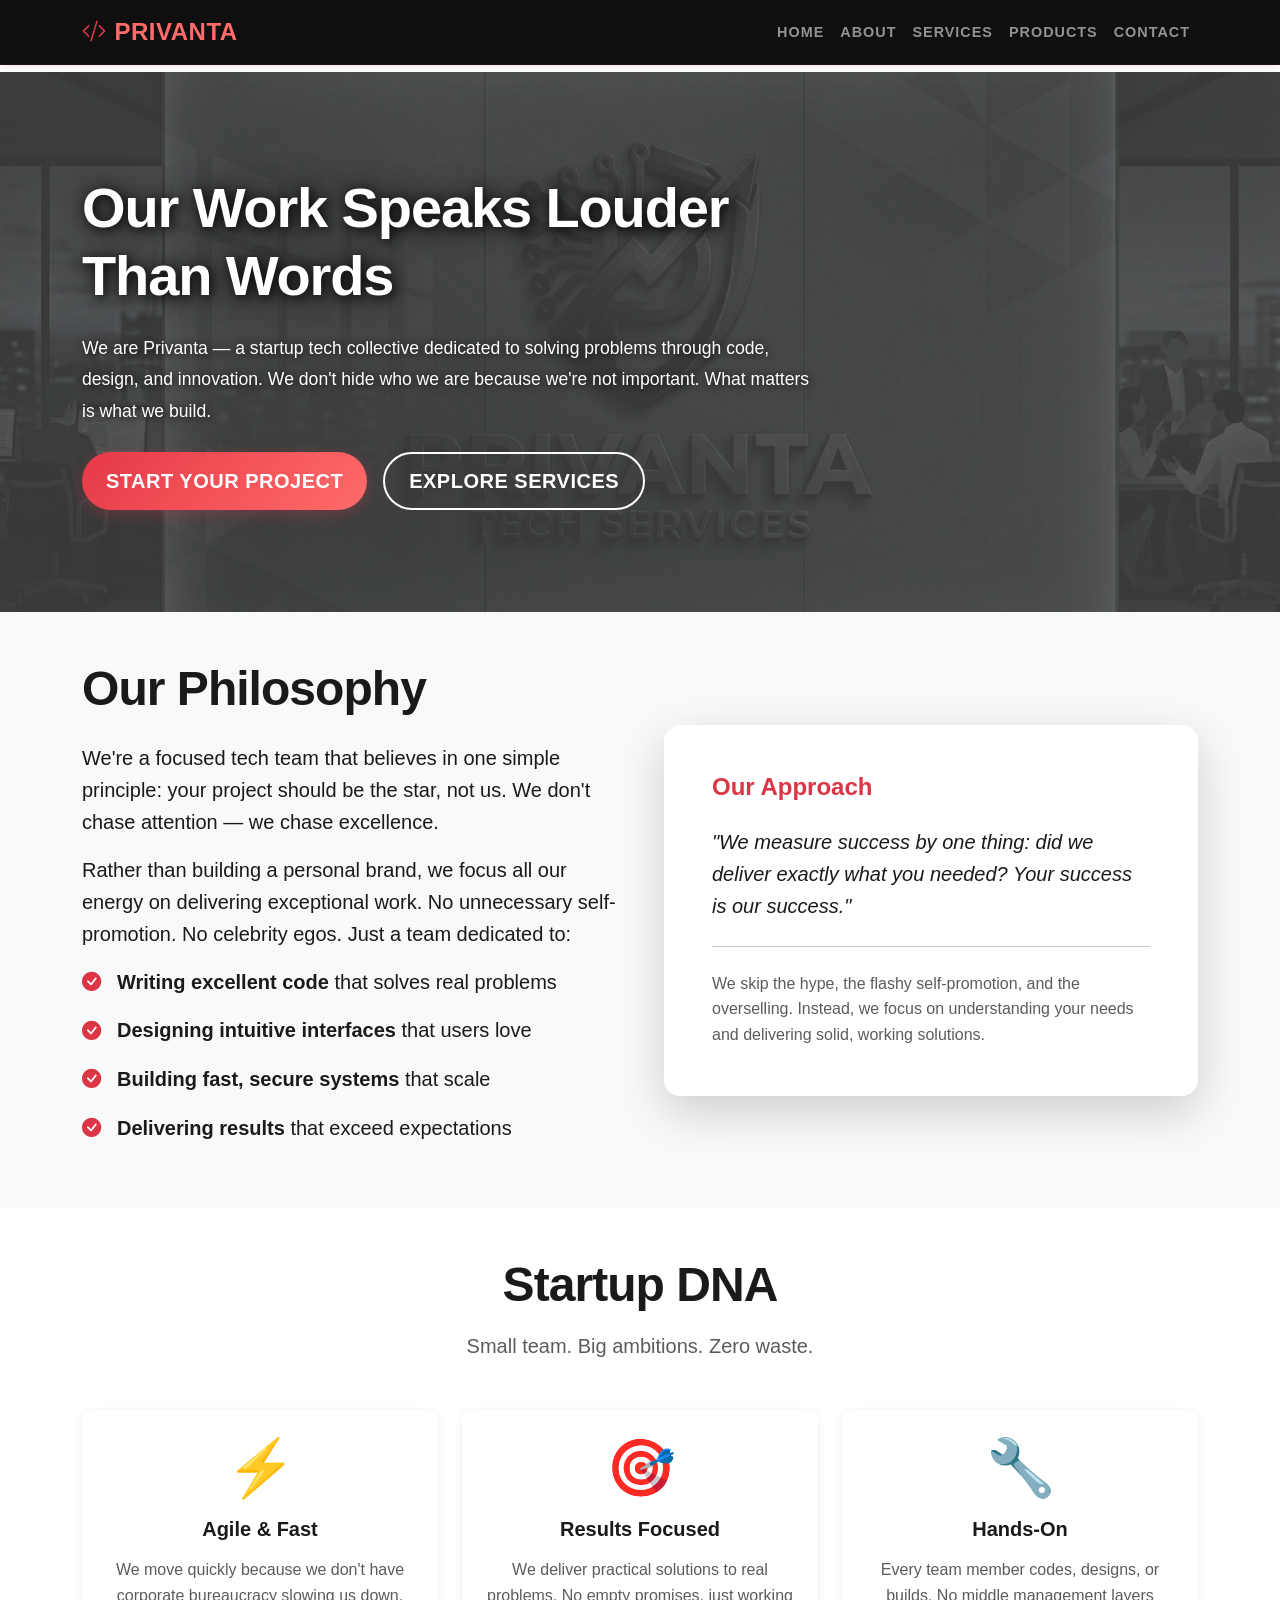
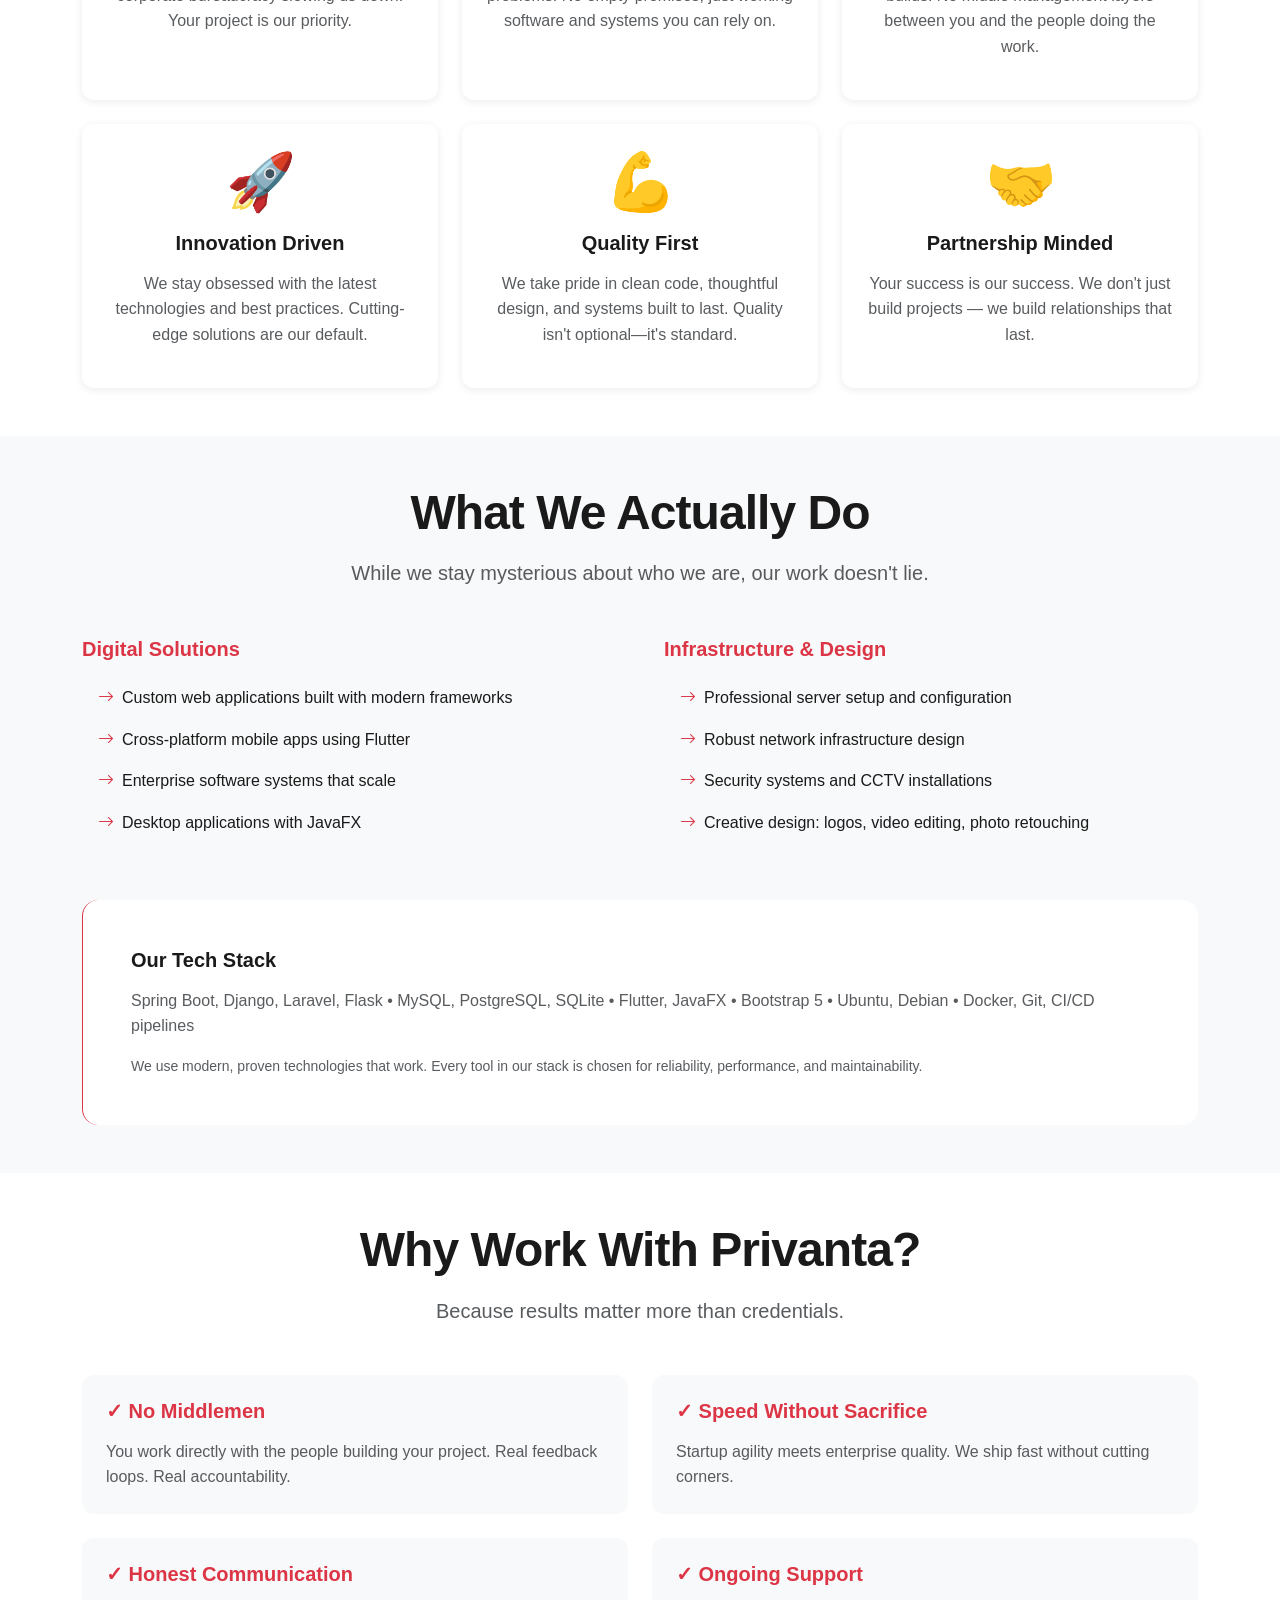
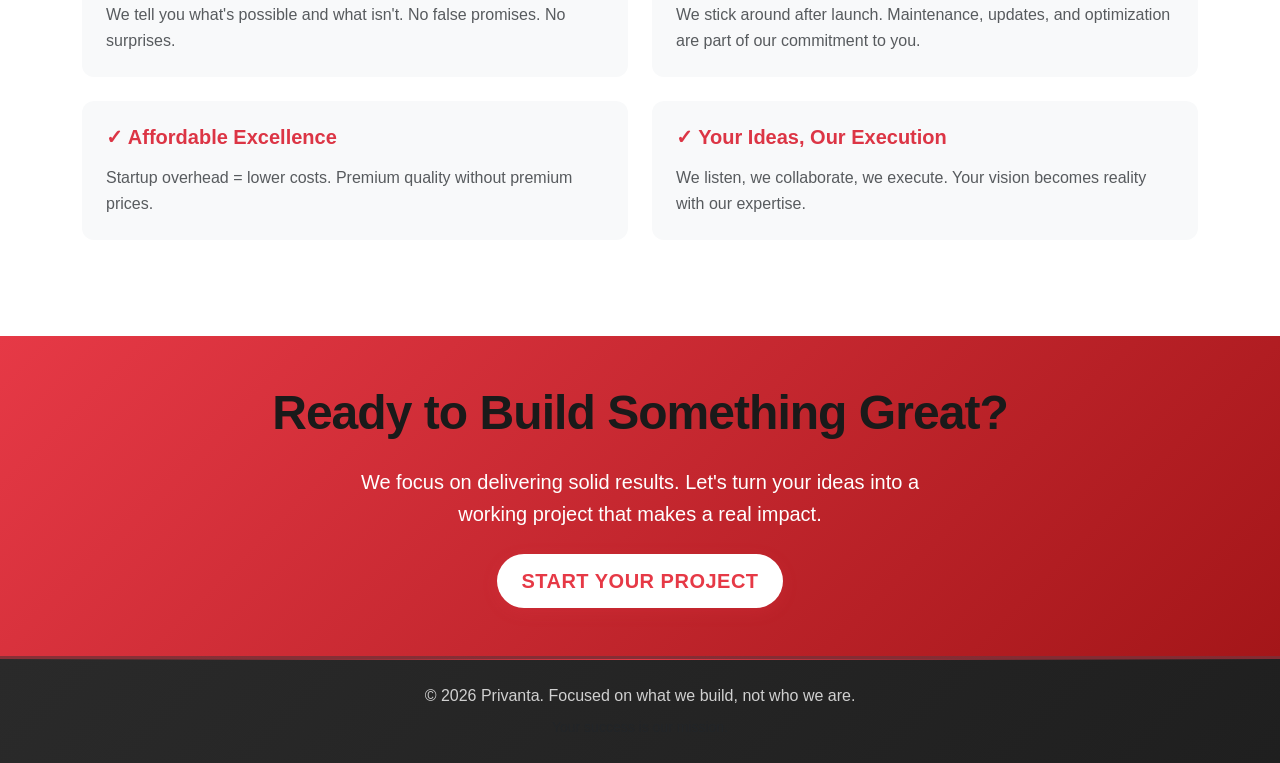
==== commit d8d8297b: "added a product page" ====
--- a/about.html
+++ b/about.html
@@ -29,6 +29,7 @@
                     <li class="nav-item"><a class="nav-link" href="index.html">Home</a></li>
                     <li class="nav-item"><a class="nav-link active" href="about">About</a></li>
                     <li class="nav-item"><a class="nav-link" href="index.html#services">Services</a></li>
+                    <li class="nav-item"><a class="nav-link" href="products.html">Products</a></li>
                     <li class="nav-item"><a class="nav-link" href="#" onclick="event.preventDefault(); new bootstrap.Modal(document.getElementById('contactModal')).show();">Contact</a></li>
                 </ul>
             </div>
--- a/css/style.css
+++ b/css/style.css
@@ -34,6 +34,7 @@
 
 html {
     scroll-behavior: smooth;
+    overflow-x: hidden;
 }
 
 /* ============================================
@@ -79,6 +80,15 @@
     box-shadow: 0 4px 20px rgba(230, 57, 70, 0.2);
     backdrop-filter: blur(10px);
     border-bottom: 1px solid rgba(230, 57, 70, 0.1);
+    position: fixed !important;
+    top: 0;
+    left: 0;
+    right: 0;
+    z-index: 1030;
+}
+
+body {
+    padding-top: 72px;
 }
 
 .navbar-brand {
@@ -217,18 +227,13 @@
     pointer-events: none;
 }
 
-/* Mobile Responsive Styles */
+/* Slightly smaller bubbles at 992px */
 @media (max-width: 992px) {
-    .hero-icons-container {
-        height: 300px;
-    }
-
     .hero-icon-circle {
         width: 100px;
         height: 100px;
         font-size: 2.5rem;
     }
-
     .hero-center-icon {
         width: 85px;
         height: 85px;
@@ -236,135 +241,61 @@
     }
 }
 
-@media (max-width: 768px) {
+/* Below lg breakpoint: hide the bubble column entirely, keep text full-width */
+@media (max-width: 991px) {
     .hero-section {
-        min-height: 560px;
-    }
-
+        min-height: auto;
+    }
     .hero-section::before {
         background-attachment: scroll;
-        background-size: contain;
-        background-position: center;
-        opacity: 0.4;
-    }
-
+        opacity: 0.35;
+    }
     .hero-title {
         font-size: 2rem;
     }
-
     .hero-subtitle {
         font-size: 0.95rem;
     }
-
-    /* Hide animations on tablet */
-    .hero-icons-container {
-        height: 280px;
-        opacity: 0.7;
-    }
-
-    .hero-icon-circle {
-        width: 80px;
-        height: 80px;
-        font-size: 2rem;
-        animation: none !important;
-    }
-
-    .hero-icon-circle:hover {
-        transform: scale(1) !important;
-    }
-
-    .hero-center-icon {
-        width: 65px;
-        height: 65px;
-        font-size: 1.6rem;
-        animation: pulse-center-mobile 2s ease-in-out infinite !important;
-    }
-
-    @keyframes pulse-center-mobile {
-        0%, 100% {
-            box-shadow: 0 0 20px rgba(230, 57, 70, 0.4);
-        }
-        50% {
-            box-shadow: 0 0 30px rgba(230, 57, 70, 0.6);
-        }
+    .hero-image {
+        display: none;
     }
 }
 
 @media (max-width: 576px) {
     .hero-section {
-        min-height: 480px;
         padding: 1.5rem 0;
     }
-
     .hero-section::before {
-        background-size: contain;
-        background-position: center;
-        opacity: 0.3;
-    }
-
+        opacity: 0.25;
+    }
     .hero-title {
-        font-size: 1.4rem;
-        margin-bottom: 1.5rem;
-    }
-
+        font-size: 1.5rem;
+        margin-bottom: 0.75rem;
+    }
     .hero-subtitle {
+        font-size: 0.82rem;
+        line-height: 1.5;
+        margin-bottom: 0.75rem;
+    }
+    .hero-features {
+        margin-bottom: 1rem;
+    }
+    .hero-features .d-flex {
+        margin-bottom: 0.6rem;
+    }
+    .hero-features .bi-check-circle-fill {
+        font-size: 1rem !important;
+        margin-right: 0.5rem !important;
+    }
+    .hero-features span {
         font-size: 0.8rem;
-        margin-bottom: 1rem;
-        line-height: 1.5;
-    }
-
-    .hero-features {
-        margin-bottom: 1.5rem;
-    }
-
-    .hero-features .d-flex {
-        margin-bottom: 0.8rem;
-    }
-
-    .hero-features .bi-check-circle-fill {
-        font-size: 1.2rem;
-        margin-right: 0.8rem;
-    }
-
-    .hero-features span {
-        font-size: 0.85rem;
-    }
-
-    /* Minimize/Hide icons on mobile */
-    .hero-icons-container {
-        height: 150px;
-        opacity: 0.4;
-        margin-top: 2rem;
-    }
-
-    .hero-icon-circle {
-        width: 50px;
-        height: 50px;
-        font-size: 1.2rem;
-        animation: none !important;
-        border-width: 1px;
-    }
-
-    .hero-icon-circle:hover {
-        transform: none !important;
-        background: rgba(255, 255, 255, 0.1);
-    }
-
-    .hero-center-icon {
-        width: 45px;
-        height: 45px;
-        font-size: 1rem;
-        animation: pulse-center-mobile 2s ease-in-out infinite !important;
-        box-shadow: 0 0 15px rgba(230, 57, 70, 0.3);
-    }
-
+    }
     .btn {
-        font-size: 0.85rem;
-        padding: 0.5rem 1rem;
-    }
-
+        font-size: 0.82rem;
+        padding: 0.45rem 0.9rem;
+    }
     .btn-lg {
-        padding: 0.6rem 1.2rem;
+        padding: 0.55rem 1.1rem;
     }
 }
 
@@ -1125,6 +1056,14 @@
    MODAL
    ============================================ */
 
+.modal-backdrop {
+    display: none !important;
+}
+
+.modal {
+    background: transparent !important;
+}
+
 .modal-header {
     background: linear-gradient(135deg, var(--primary-color), var(--secondary-color)) !important;
     border: none;
@@ -1506,6 +1445,12 @@
     overflow: hidden;
     width: 100%;
     position: relative;
+    cursor: grab;
+    user-select: none;
+}
+
+.services-scroll-wrapper.dragging {
+    cursor: grabbing;
 }
 
 .services-scroll-wrapper::before,
@@ -1533,7 +1478,9 @@
     display: flex;
     gap: 1.5rem;
     width: max-content;
-    animation: servicesScroll 30s linear infinite;
+    animation: servicesScroll 55s linear infinite;
+    will-change: transform;
+    transform: translateZ(0);
 }
 
 .services-scroll-track:hover {
@@ -1561,3 +1508,45 @@
     transform: translateY(-8px);
     box-shadow: 0 12px 30px rgba(230, 57, 70, 0.2);
 }
+
+@media (max-width: 768px) {
+    .service-scroll-card {
+        width: 190px;
+        padding: 1.1rem;
+        border-radius: 12px;
+    }
+    .service-scroll-card h5 {
+        font-size: 0.9rem;
+    }
+    .service-scroll-card p {
+        font-size: 0.78rem;
+    }
+    .service-scroll-card .display-4 {
+        font-size: 2rem !important;
+    }
+}
+
+@media (max-width: 480px) {
+    .service-scroll-card {
+        width: 150px;
+        padding: 0.85rem;
+        border-radius: 10px;
+    }
+    .service-scroll-card h5 {
+        font-size: 0.8rem;
+        margin-bottom: 0.3rem !important;
+    }
+    .service-scroll-card p {
+        font-size: 0.7rem;
+        margin-bottom: 0.3rem !important;
+    }
+    .service-scroll-card .display-4 {
+        font-size: 1.6rem !important;
+    }
+    .service-scroll-card span {
+        font-size: 0.7rem !important;
+    }
+    .services-scroll-track {
+        gap: 0.75rem;
+    }
+}
